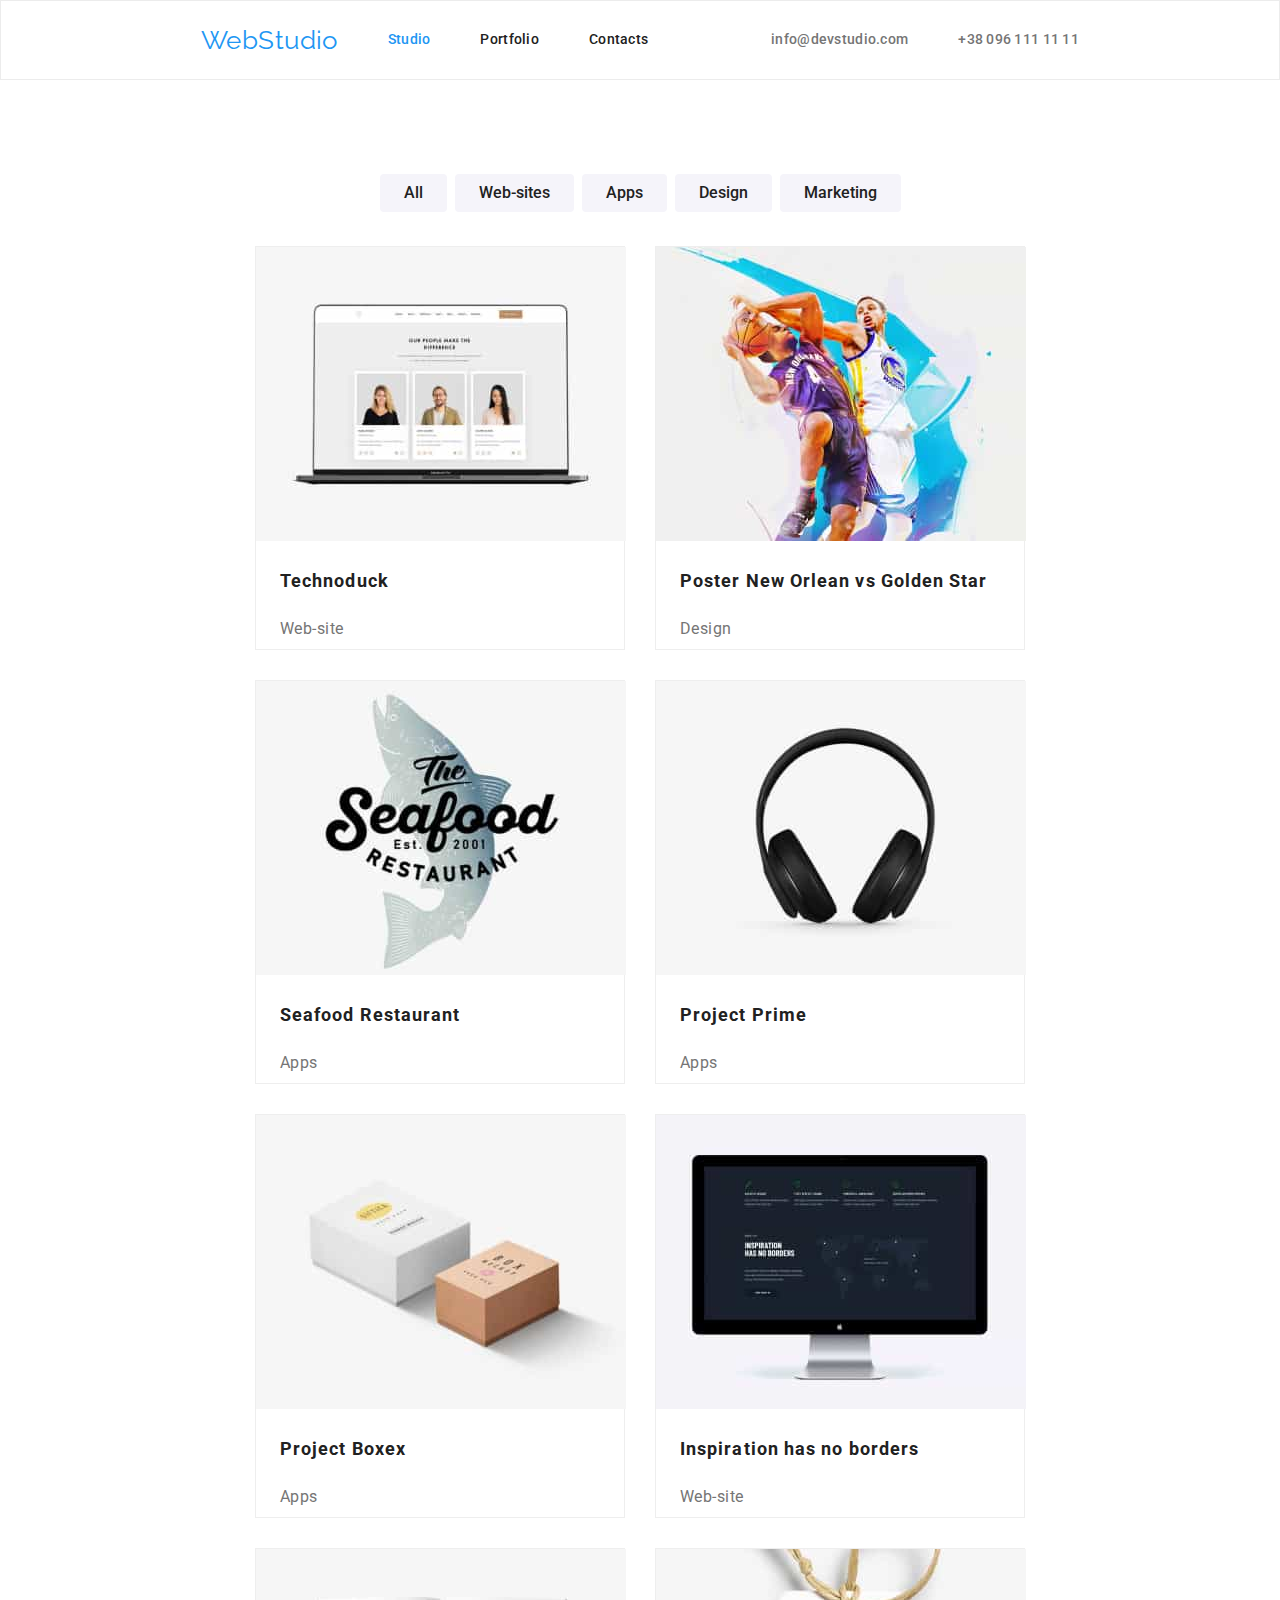
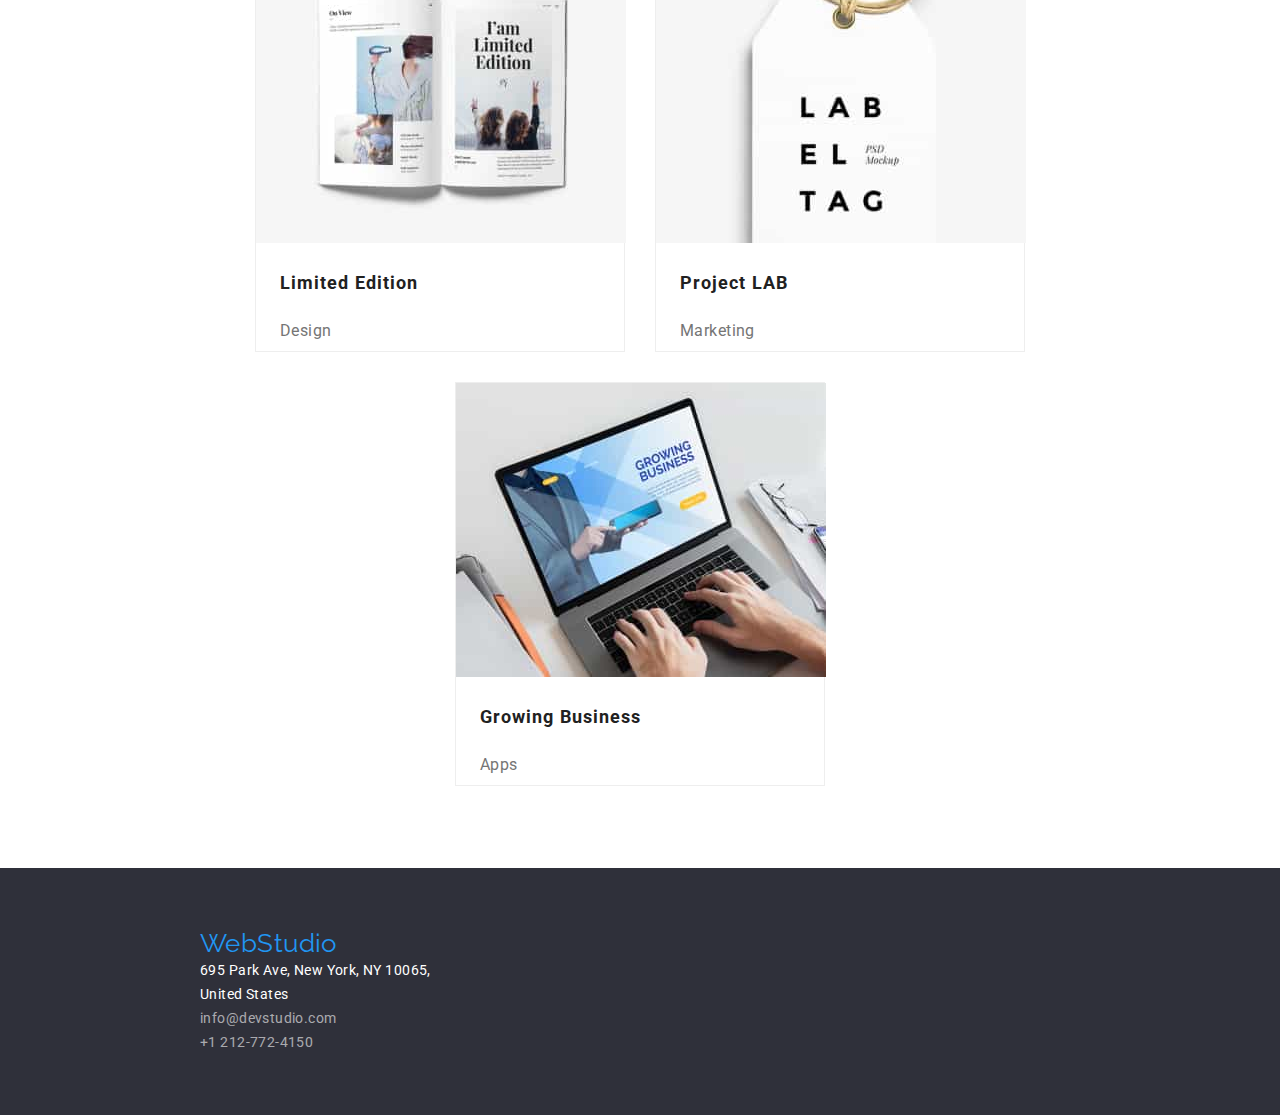
==== portafolio.html @ e6a5b707 "fist code HM 4" ====
<!DOCTYPE html>
<html lang="en">
  <head>
    <meta charset="UTF-8" />
    <meta http-equiv="X-UA-Compatible" content="IE=edge" />
    <meta name="viewport" content="width=device-width, initial-scale=1.0" />
    <title>Portfolio</title>
    <link rel="stylesheet" href="normalize.css" />
    <link rel="stylesheet" href="./css/styles.css" />
    <link rel="preconnect" href="https://fonts.googleapis.com" />
    <link rel="preconnect" href="https://fonts.gstatic.com" crossorigin />
    <link
      href="https://fonts.googleapis.com/css2?family=Raleway:wght@700&family=Roboto:wght@400;500;700;900&display=swap"
      rel="stylesheet"
    />
  </head>
  <body>
    <!--Seccion nav menu-->
    <div class="container">
      <header>
        <nav>
          <div class="header-nav">
            <a class="logo" href="./index.html">WebStudio</a>
            <a style="color: #2196f3" class="link-nav" href="./index.html"
              >Studio</a
            >
            <a class="link-nav" href="./portafolio.html">Portfolio</a>
            <a class="link-nav" href="#">Contacts</a>
          </div>
        </nav>
        <div class="header-nav">
          <a class="link-nav contact-nav" href="mailto:info@devstudio.com"
            >info@devstudio.com</a
          >
          <a class="link-nav contact-nav" href="tel:++380961111111"
            >+38 096 111 11 11</a
          >
        </div>
      </header>
    </div>
    <main>
      <!--Section 1 buttons-->
      <section class="section-projects">
        <div class="section-project-buttons">
          <button class="project-buttons" type="button">All</button>
          <button class="project-buttons" type="button">Web-sites</button>
          <button class="project-buttons" type="button">Apps</button>
          <button class="project-buttons" type="button">Design</button>
          <button class="project-buttons" type="button">Marketing</button>
        </div>
      </section>
      <!--Section 2 main contect-->
      <section class="project-cards-section">
        <div class="project-cards">
          <div class="projects">
            <a href="#"
              ><img
                src="images/image8.jpg"
                alt="Laptop with photos"
                height="294"
                width="370"
            /></a>
            <h2 class="project-name">Technoduck</h2>
            <p class="project-description">Web-site</p>
          </div>
          <div class="projects">
            <a href="#"
              ><img
                src="images/image9.jpg"
                alt="Basketball players"
                height="294"
                width="370"
            /></a>
            <h2 class="project-name">Poster New Orlean vs Golden Star</h2>
            <p class="project-description">Design</p>
          </div>
          <div class="projects">
            <a href="#"
              ><img
                src="images/image10.jpg"
                alt="Restaurant logo"
                height="294"
                width="370"
            /></a>
            <h2 class="project-name">Seafood Restaurant</h2>
            <p class="project-description">Apps</p>
          </div>
          <div class="projects">
            <a href="#"
              ><img
                src="images/image11.jpg"
                alt="Headphones"
                height="294"
                width="370"
            /></a>
            <h2 class="project-name">Project Prime</h2>
            <p class="project-description">Apps</p>
          </div>
          <div class="projects">
            <a href="#"
              ><img
                src="images/image12.jpg"
                alt="Boxes"
                height="294"
                width="370"
            /></a>
            <h2 class="project-name">Project Boxex</h2>
            <p class="project-description">Apps</p>
          </div>
          <div class="projects">
            <a href="#"
              ><img
                src="images/image13.jpg"
                alt="Desktop computer"
                height="294"
                width="370"
            /></a>
            <h2 class="project-name">Inspiration has no borders</h2>
            <p class="project-description">Web-site</p>
          </div>
          <div class="projects">
            <a href="#"
              ><img
                src="images/image14.jpg"
                alt="Magazine"
                height="294"
                width="370"
            /></a>
            <h2 class="project-name">Limited Edition</h2>
            <p class="project-description">Design</p>
          </div>
          <div class="projects">
            <a href="#"
              ><img
                src="images/image15.jpg"
                alt="Business Tag"
                height="294"
                width="370"
            /></a>
            <h2 class="project-name">Project LAB</h2>
            <p class="project-description">Marketing</p>
          </div>
          <div class="projects">
            <a href="#"
              ><img
                src="images/image16.jpg"
                alt="Man writting on a laptop"
                height="294"
                width="370"
            /></a>
            <h2 class="project-name">Growing Business</h2>
            <p class="project-description">Apps</p>
          </div>
        </div>
      </section>
    </main>
    <footer class="footer">
      <a class="logo" href="#">WebStudio</a>
      <address>
        <div>
          <div class="address">
            695 Park Ave, New York, NY 10065, <br />
            United States
          </div>
        </div>
        <div class="footer-contact">
          <div>
            <a class="footer-link" href="mailto:info@devstudio.com"
              >info@devstudio.com</a
            >
          </div>
          <div>
            <a class="footer-link" href="tel:+12127724150">+1 212-772-4150</a>
          </div>
        </div>
      </address>
    </footer>
  </body>
</html>
---- css/styles.css ----
:root {
   --brand-color-text: #757575;
   --brand-color-highlighting: #212121;
   --brand-primary-blue-color: #2196F3;
   --brand-primary-white-color: #E5E5E5;
   --brand-primary-grey-color: #2F303A;  
   --brand-secondary-white-color: #F5F4FA;
   --brand-white-text-color: #ffffff;
}

* {
  box-sizing: border-box;
}


body {
   color: var(--brand-color-text);
   font-family: 'Roboto', sans-serif;
   font-size: 14px;
   letter-spacing: 0.03em;
   line-height: 1.7;
 }

 header {
   background-color: var(--brand-white-text-color);
   align-items: center;
   display: flex;
   justify-content: space-between;
   border: 1px solid #ECECEC;
   width: 100%;
   height: 80px;
   padding: 0px 200px;
 }

 footer {
   background-color: var(--brand-primary-grey-color);
   width: 100%;
   padding: 60px 200px;
 }

 a {
   text-decoration: none;
 }
 

 h1 { 
   color: var(--brand-white-text-color);
   font-weight: 900;
   font-size: 44px;
   line-height: 1.3;
   letter-spacing: 0.06em;
   text-transform: uppercase;
   text-align: center;
   font-family: 'Roboto', sans-serif;
   width: 700px;

 }

 h3 {
   line-height: 1.14;
   color: var(--brand-color-highlighting);
   text-transform: uppercase;
 }

 h4 {
   color: var(--brand-color-highlighting);
   font-weight: 500;
   font-size: 16px;
   line-height: 1.18;
   text-align: center;
 }

 section {
   padding-top: 94px;
   padding-bottom: 94px;

 }
 
 .container {
   width: 100%;
   
   
 }

 /*nav menu*/

.header-nav {
   display: flex;
   align-items: center;
   gap: 50px; 
}

.footer .logo,
.header-nav .logo {
   font-family: 'Raleway';
   font-size: 26px;
   color: var(--brand-primary-blue-color);
   line-height: 1.19;
}


.link-nav {
   font-weight: 500;
   color: var(--brand-color-highlighting);
   letter-spacing: 0.02em;
   line-height: 1.14;
}

.link-nav:hover {
   color: var(--brand-primary-blue-color);

}

.contact-nav {
   font-weight: 500;
   color: var(--brand-color-text);
   line-height: 1.14;
   letter-spacing: 0.02em;
}

.icon {
   width: 16px;
   height: 12px;
   stroke: var(--brand-color-text);
}

.icon:hover {
   stroke: var(--brand-primary-blue-color);
}

/*hero*/
.top-banner { 
    display: flex;
    flex-direction: column;
    justify-content: center;
    align-items: center;
    background-color: var(--brand-primary-grey-color);
    width: 100%;
    height: 600px;
    left: 0px;
    top: 80px;
    background-image: linear-gradient(
    to right, 
    rgba(47, 48, 58, 0.4), 
    rgba(47, 48, 58, 0.4)),
    url(/images/imagen17.jpg);
    background-color: #c4c4c4;
    background-size: cover;
    }
    
.main-button {
   color: var(--brand-white-text-color);
   font-size: 16px;
   line-height: 1.8;
   text-align: center;
   letter-spacing: 0.06em;
   background-color: var(--brand-primary-blue-color);
   border: none;
   width: 200px;
   height: 50px;
   background: #188CE8;
   box-shadow: 0px 4px 4px rgba(0, 0, 0, 0.15);
   border-radius: 4px;
   cursor: pointer;
    
}

.main-button:hover {
   background: #2196F3;
   box-shadow: 0px 4px 4px rgba(0, 0, 0, 0.15);
   border-radius: 4px; 
}

/*section about*/
.section-about {
   width: 100%;
   padding: 95px 200px;
}


.display-about {
   display: flex;
   justify-content: space-between;
   gap: 30px;
}


.icon-container {
   display: flex;
   align-items: center;
   justify-content: center;
   flex-direction:row;
   background: #F5F4FA;
   
   height: 120px;

}

.icon-about {
   width: 70px;
   height: 70px;

}

/*3 images -what we do section*/

.images-section {
   width: 100%;
   padding: 0px 200px 94px 200px;

}

.what-we-do {
   align-items: center;
   gap: 50px; 

}

.display-images {
    display:flex;
    justify-content:center;
    gap: 24px;
    }



.image-decoration {
   display: flex;
}

.text-container {
   background: rgba(47, 48, 58, 0.8);
   width: 373px;
   height: 70px;
   margin-top: 253px;
   position: absolute;

}

.text-image {
   color: var(--brand-white-text-color);
   font-size: 14px;
   line-height: 1.1;
   text-align: center;
   text-transform: uppercase;
   padding-top: 16px;

}

.main-tittles {
   font-size: 36px;
   line-height: 1.17;
   color: var(--brand-color-highlighting);
   text-align: center;
}

/*our team section*/

.section-our-team {
   background-color: var(--brand-secondary-white-color);
   width: 100%;
   padding: 94px 200px
   
}

.team-cards {
   display: flex;
   justify-content: center;
   gap: 30px;

}

.team-photos {
   background-color: var(--brand-white-text-color);
   width: 270px;
   height: 368px;
   box-shadow: 0px 1px 3px rgba(0, 0, 0, 0.12), 0px 1px 1px rgba(0, 0, 0, 0.14), 0px 2px 1px rgba(0, 0, 0, 0.2);
   border-radius: 0px 0px 4px 4px;

}

.job-tittle { 
   font-size: 16px;
   line-height: 1.18;
   text-align: center;
}

/*footer*/

.address {
   font-style: normal;
   color: var(--brand-white-text-color);
}

.footer-link  {
    color: rgba(255, 255, 255, 0.6);   
}

.footer-link:hover {
   color: var(--brand-primary-blue-color);

}

.footer-contact  {
   color: rgba(255, 255, 255, 0.6);
   font-style: normal;

}

/*-------------------------------------------------------------------------------------------------------*/


/*Portfolio page*/

/*buttons*/
.section-projects {
   width: 100%;
   padding: 94px 200px 34px 200px;

}

.section-project-buttons {
   display: flex;
   justify-content: center;
   gap: 8px;
}

.project-buttons {
   font-weight: 500;
   font-size: 16px;
   line-height: 1.6;
   text-align: center;
   color: var(--brand-color-highlighting);
   background-color: var(--brand-secondary-white-color);
   border-radius: 4px;
   border: none;
   cursor: pointer;
   padding: 6px 24px; 

}

.project-buttons:hover {
   background-color: var(--brand-primary-blue-color);
   box-shadow: 0px 3px 1px rgba(0, 0, 0, 0.1), 0px 1px 2px rgba(0, 0, 0, 0.08), 0px 2px 2px rgba(0, 0, 0, 0.12);
   border-radius: 4px;
   color: var(--brand-white-text-color);
   font-weight: 500;
   font-size: 16px;
   text-align: center;
   line-height: 1.6;

}


/* container bg cards*/
.project-cards-section {
   width: 100%;
   padding: 0px 200px 82px 200px;
}

.project-cards {
   display: flex;
   justify-content: center;
   flex-wrap: wrap;
   gap: 30px;

}
.projects {
   background: #FFFFFF;
   border: 1px solid #EEEEEE;
   width: 370px;
   height: 404px;
   left: 215px;
   top: 262px;
   cursor: pointer;
}

.projects:hover {
   background: #FFFFFF;
   border: 1px solid #EEEEEE;
   box-shadow: 0px 1px 1px rgba(0, 0, 0, 0.12), 0px 4px 4px rgba(0, 0, 0, 0.06), 1px 4px 6px rgba(0, 0, 0, 0.16);
}

.project-name {
   font-size: 18px;
   line-height: 2;
   color: var(--brand-color-highlighting);
   letter-spacing: 0.06em;
   padding-left: 24px;
}

.project-description {
   font-size: 16px;
   line-height: 1.8;
   padding-left: 24px;
   
}
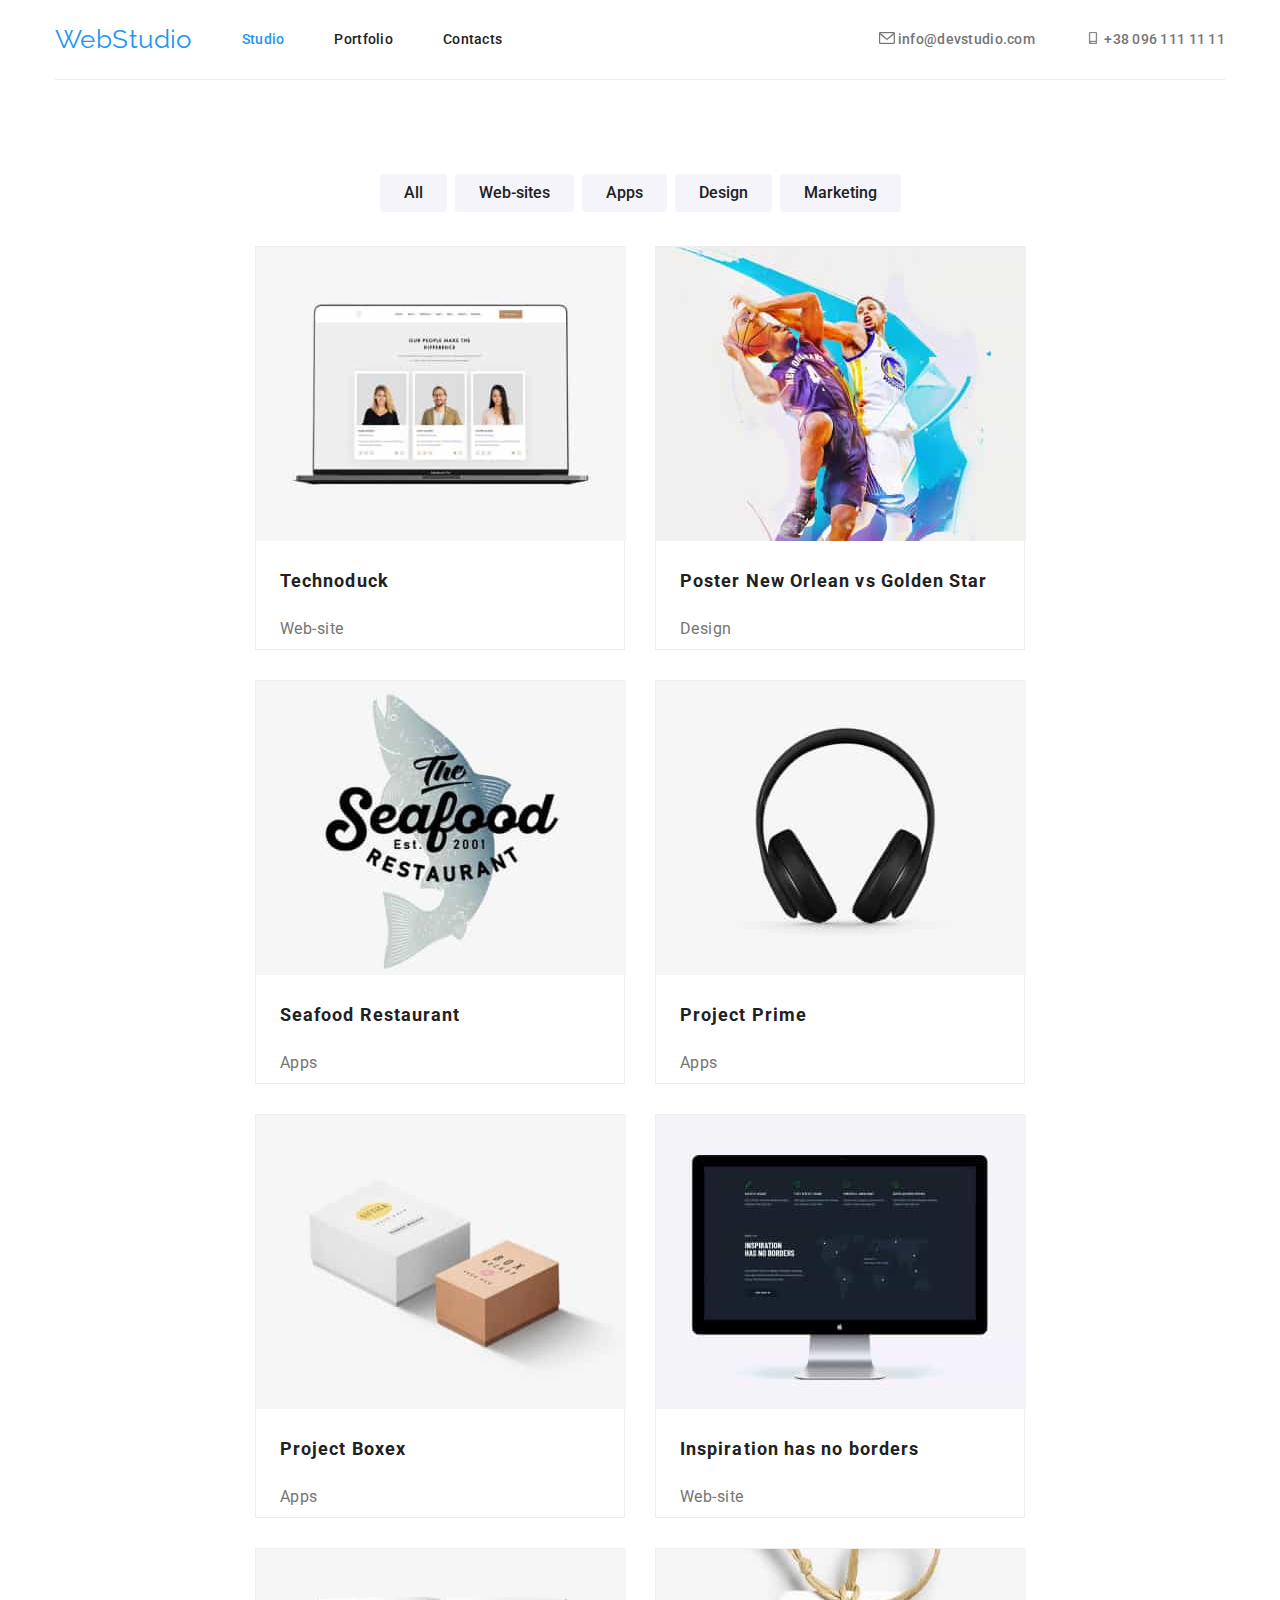
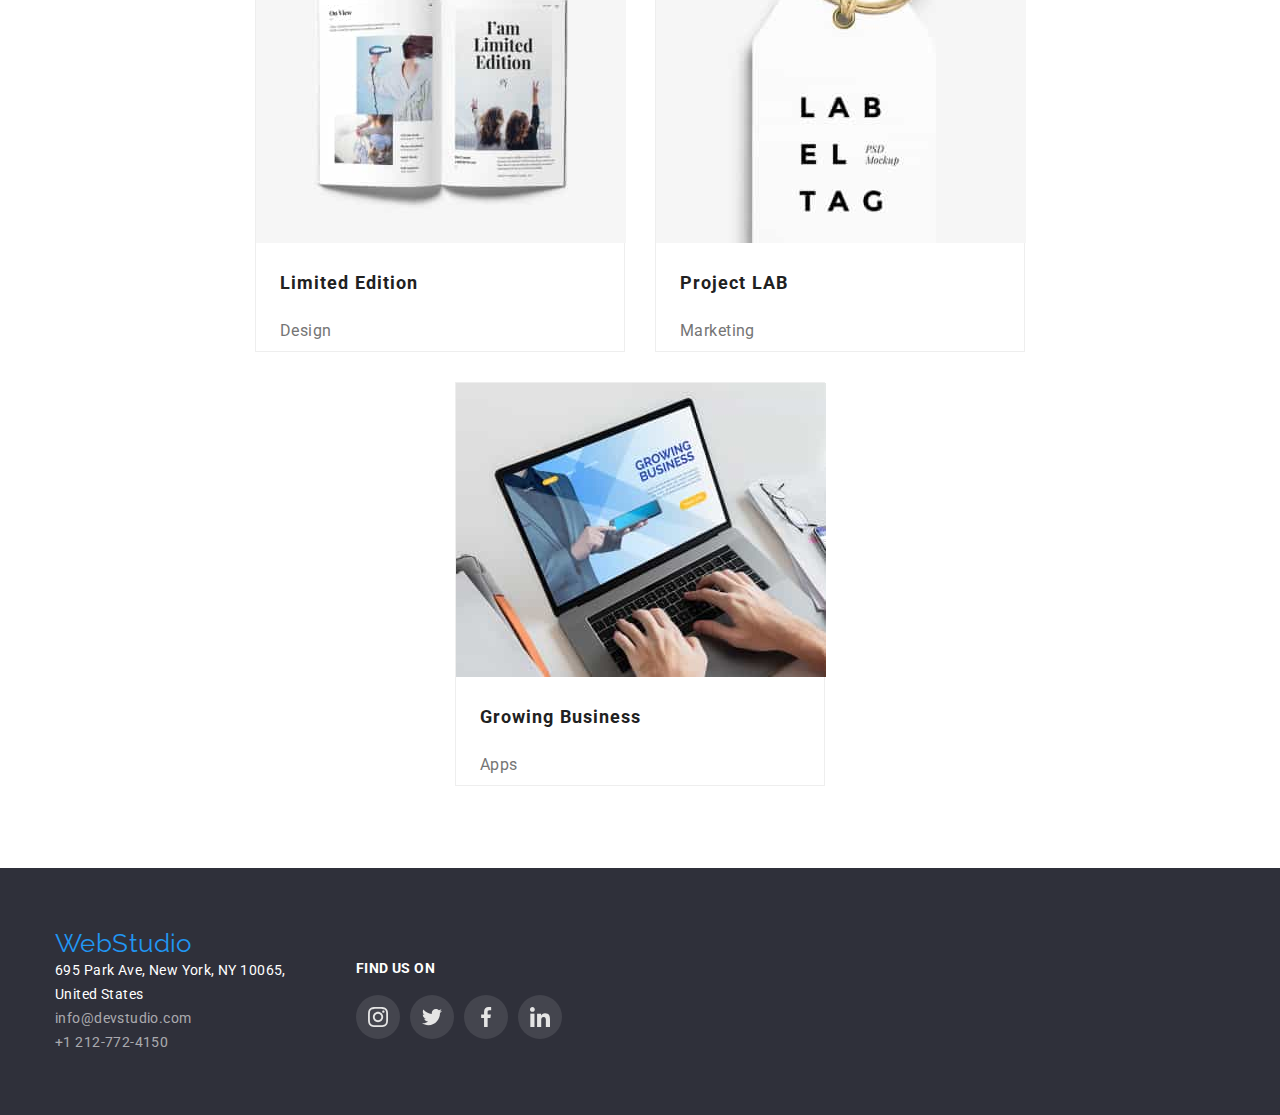
==== commit ccf3e219: "Made some margin changes" ====
--- a/portafolio.html
+++ b/portafolio.html
@@ -15,9 +15,11 @@
     />
   </head>
   <body>
+  
     <!--Seccion nav menu-->
-    <div class="container">
-      <header>
+    <header>
+        <div class="container">
+        <div class="header-content">
         <nav>
           <div class="header-nav">
             <a class="logo" href="./index.html">WebStudio</a>
@@ -30,14 +32,23 @@
         </nav>
         <div class="header-nav">
           <a class="link-nav contact-nav" href="mailto:info@devstudio.com"
-            >info@devstudio.com</a
+            ><svg class="icon">
+              <use href="./images/icons.svg#icon-sobre"></use>
+            </svg>
+            info@devstudio.com</a
           >
           <a class="link-nav contact-nav" href="tel:++380961111111"
-            >+38 096 111 11 11</a
+            ><svg class="icon">
+              <use href="./images/icons.svg#icon-telfono-inteligente"></use>
+            </svg>
+            +38 096 111 11 11</a
           >
         </div>
+        </div>
+      </div>
       </header>
-    </div>
+
+
     <main>
       <!--Section 1 buttons-->
       <section class="section-projects">
@@ -49,6 +60,8 @@
           <button class="project-buttons" type="button">Marketing</button>
         </div>
       </section>
+
+
       <!--Section 2 main contect-->
       <section class="project-cards-section">
         <div class="project-cards">
@@ -154,26 +167,65 @@
         </div>
       </section>
     </main>
-    <footer class="footer">
-      <a class="logo" href="#">WebStudio</a>
-      <address>
+
+    
+    <!--footer-->
+      
+      <footer class="footer">
+        <div class="container">
+      <div class="footer-container">
+        <address>
+          <a class="logo logo-footer" href="#">WebStudio</a>
+          <div>
+            <div class="address">
+              695 Park Ave, New York, NY 10065, <br />
+              United States
+            </div>
+          </div>
+          <div class="footer-contact">
+            <div>
+              <a class="footer-link" href="mailto:info@devstudio.com"
+                >info@devstudio.com</a
+              >
+            </div>
+            <div>
+              <a class="footer-link" href="tel:+12127724150">+1 212-772-4150</a>
+            </div>
+          </div>
+        </address>
+
+<!--footer icons-->
         <div>
-          <div class="address">
-            695 Park Ave, New York, NY 10065, <br />
-            United States
-          </div>
-        </div>
-        <div class="footer-contact">
-          <div>
-            <a class="footer-link" href="mailto:info@devstudio.com"
-              >info@devstudio.com</a
-            >
-          </div>
-          <div>
-            <a class="footer-link" href="tel:+12127724150">+1 212-772-4150</a>
-          </div>
-        </div>
-      </address>
-    </footer>
+            <p class="find-text"><strong>FIND US ON</strong></p>
+          <div class="find-icon-container">
+            <a class="find-icon-link" href="#">
+            <svg class="find-icon">
+              <use href="./images/icons.svg#icon-instagram">
+              </use>
+            </svg>
+            </a>
+            <a class="find-icon-link" href="#">
+            <svg class="find-icon">
+              <use href="./images/icons.svg#icon-twitter">
+              </use>
+            </svg>
+            </a>
+            <a class="find-icon-link" href="#">
+              <svg class="find-icon">
+                <use href="./images/icons.svg#icon-facebook">
+                </use>
+              </svg>
+            </a>
+             <a class="find-icon-link" href="#">
+              <svg class="find-icon">
+                <use href="./images/icons.svg#icon-linkedin">
+                </use>
+              </svg>
+            </a>
+           </div>
+        </div>
+        </div>
+        </div>
+      </footer>
   </body>
 </html>--- a/css/styles.css
+++ b/css/styles.css
@@ -6,6 +6,7 @@
    --brand-primary-grey-color: #2F303A;  
    --brand-secondary-white-color: #F5F4FA;
    --brand-white-text-color: #ffffff;
+   --icons-grey: #AFB1B8;
 }
 
 * {
@@ -22,20 +23,12 @@
  }
 
  header {
-   background-color: var(--brand-white-text-color);
-   align-items: center;
-   display: flex;
-   justify-content: space-between;
-   border: 1px solid #ECECEC;
    width: 100%;
-   height: 80px;
-   padding: 0px 200px;
  }
 
  footer {
    background-color: var(--brand-primary-grey-color);
-   width: 100%;
-   padding: 60px 200px;
+   padding: 60px 0px;
  }
 
  a {
@@ -77,12 +70,27 @@
  }
  
  .container {
-   width: 100%;
+   max-width: 1200px;
+   padding: 0px 15px;
+   margin: 0px auto;
    
    
  }
 
  /*nav menu*/
+
+ .header-content {
+   background-color: var(--brand-white-text-color);
+   display: flex;
+   align-items: center;
+   
+   border-bottom: 1px solid #ECECEC;
+   height: 80px;
+   justify-content: space-between;
+   max-width: 1200px;
+   /* padding: 0px 200px; */
+
+ }
 
 .header-nav {
    display: flex;
@@ -106,6 +114,8 @@
    line-height: 1.14;
 }
 
+
+.link-nav:focus,
 .link-nav:hover {
    color: var(--brand-primary-blue-color);
 
@@ -118,12 +128,15 @@
    letter-spacing: 0.02em;
 }
 
+
 .icon {
    width: 16px;
    height: 12px;
    stroke: var(--brand-color-text);
 }
 
+
+.icon:focus,
 .icon:hover {
    stroke: var(--brand-primary-blue-color);
 }
@@ -135,17 +148,14 @@
     justify-content: center;
     align-items: center;
     background-color: var(--brand-primary-grey-color);
-    width: 100%;
     height: 600px;
-    left: 0px;
-    top: 80px;
+    
     background-image: linear-gradient(
     to right, 
     rgba(47, 48, 58, 0.4), 
     rgba(47, 48, 58, 0.4)),
-    url(/images/imagen17.jpg);
+    url(../images/imagen17.jpg);
     background-color: #c4c4c4;
-    background-size: cover;
     }
     
 .main-button {
@@ -164,24 +174,31 @@
    cursor: pointer;
     
 }
-
-.main-button:hover {
+.main-button:focus,
+.main-button:hover  {
    background: #2196F3;
    box-shadow: 0px 4px 4px rgba(0, 0, 0, 0.15);
    border-radius: 4px; 
 }
 
+
+
 /*section about*/
+
 .section-about {
-   width: 100%;
-   padding: 95px 200px;
+   padding-top: 94px;
 }
 
 
 .display-about {
    display: flex;
-   justify-content: space-between;
+   justify-content: center;
    gap: 30px;
+}
+
+.display-card {
+   width: 270px;
+
 }
 
 
@@ -191,7 +208,7 @@
    justify-content: center;
    flex-direction:row;
    background: #F5F4FA;
-   
+   width: 270px;
    height: 120px;
 
 }
@@ -254,12 +271,12 @@
    text-align: center;
 }
 
-/*our team section*/
+/*Seccion 4 our team*/
 
 .section-our-team {
    background-color: var(--brand-secondary-white-color);
    width: 100%;
-   padding: 94px 200px
+   padding: 94px 200px;
    
 }
 
@@ -273,7 +290,7 @@
 .team-photos {
    background-color: var(--brand-white-text-color);
    width: 270px;
-   height: 368px;
+   height: 428px;
    box-shadow: 0px 1px 3px rgba(0, 0, 0, 0.12), 0px 1px 1px rgba(0, 0, 0, 0.14), 0px 2px 1px rgba(0, 0, 0, 0.2);
    border-radius: 0px 0px 4px 4px;
 
@@ -285,17 +302,119 @@
    text-align: center;
 }
 
+.team-icon-container {
+   display: flex;
+   justify-content: center;
+   padding-bottom: 30px;
+   gap: 10px;
+
+}
+
+.team-icon-link {
+   display: flex;
+   align-items: center;
+   justify-content: center;
+   border-radius: 25px;
+   height: 44px;
+   width: 44px;
+   outline: none;  
+}
+
+.team-icon-link:focus,
+.team-icon-link:hover {
+   background: var(--brand-primary-blue-color);
+}
+
+
+.team-icons {
+   width: 20px;
+   height: 20px;
+   fill: #AFB1B8;
+   }
+
+
+.team-icons:focus,
+.team-icons:hover {
+   fill: var(--brand-primary-white-color);
+
+}
+   
+
+
+/*Falta poner el hover de team icons*/
+
+
+
+/*section regular customers*/
+
+.cus-section {
+   width: 100%;
+
+}
+.cus-icons {
+   display: flex;
+   justify-content: center;
+   align-items: center;
+   gap: 30px;
+   
+
+}
+
+.cus-icons-container {
+   display: flex;
+   align-items: center;
+   justify-content: center;
+   width: 170px;
+   height: 81px;
+   border: 1px solid #AFB1B8;
+   border-radius: 4px;
+}
+
+.cus-icons-container:focus,
+.cus-icons-container:hover {
+   border: 1px solid var(--brand-primary-blue-color);
+
+}
+
+ .icons {
+   fill: #AFB1B8;
+   width: 106px;
+   height: 53px;
+}
+
+.icons:focus,
+.icons:hover {
+   fill: var(--brand-primary-blue-color);
+}
+
+
+
+
+
 /*footer*/
+
+.footer-container  {
+display: flex;
+align-items:center;
+justify-content: flex-start;
+gap: 70px;
+
+}
 
 .address {
    font-style: normal;
    color: var(--brand-white-text-color);
 }
 
+.logo-footer {
+   font-style: normal;
+}
+
 .footer-link  {
     color: rgba(255, 255, 255, 0.6);   
 }
 
+.footer-link:focus,
 .footer-link:hover {
    color: var(--brand-primary-blue-color);
 
@@ -304,8 +423,68 @@
 .footer-contact  {
    color: rgba(255, 255, 255, 0.6);
    font-style: normal;
-
-}
+   
+}
+
+
+
+/*footer icons*/
+
+
+.find-text {
+   color: var(--brand-white-text-color);
+   text-transform: uppercase;
+}
+
+
+.find-icon-container  {
+   display: flex;
+   align-items: center;
+   justify-content: center;
+   gap: 10px;
+
+}
+
+
+.find-icon-link {
+   display: flex;
+   align-items: center;
+   justify-content: center;
+   border-radius: 25px;
+   height: 44px;
+   width: 44px;
+   outline: none;
+   background: rgba(255, 255, 255, 0.1);
+   
+}
+
+.find-icon-link:focus,
+.find-icon-link:hover {
+   background-color:var(--brand-primary-blue-color);
+}
+
+
+.find-icon {
+    width: 20px;
+    height: 20px;
+    fill: var(--brand-primary-white-color);
+}
+
+
+
+
+
+
+
+
+
+
+
+
+
+
+
+
 
 /*-------------------------------------------------------------------------------------------------------*/
 
@@ -375,6 +554,8 @@
    cursor: pointer;
 }
 
+
+.projects:focus,
 .projects:hover {
    background: #FFFFFF;
    border: 1px solid #EEEEEE;
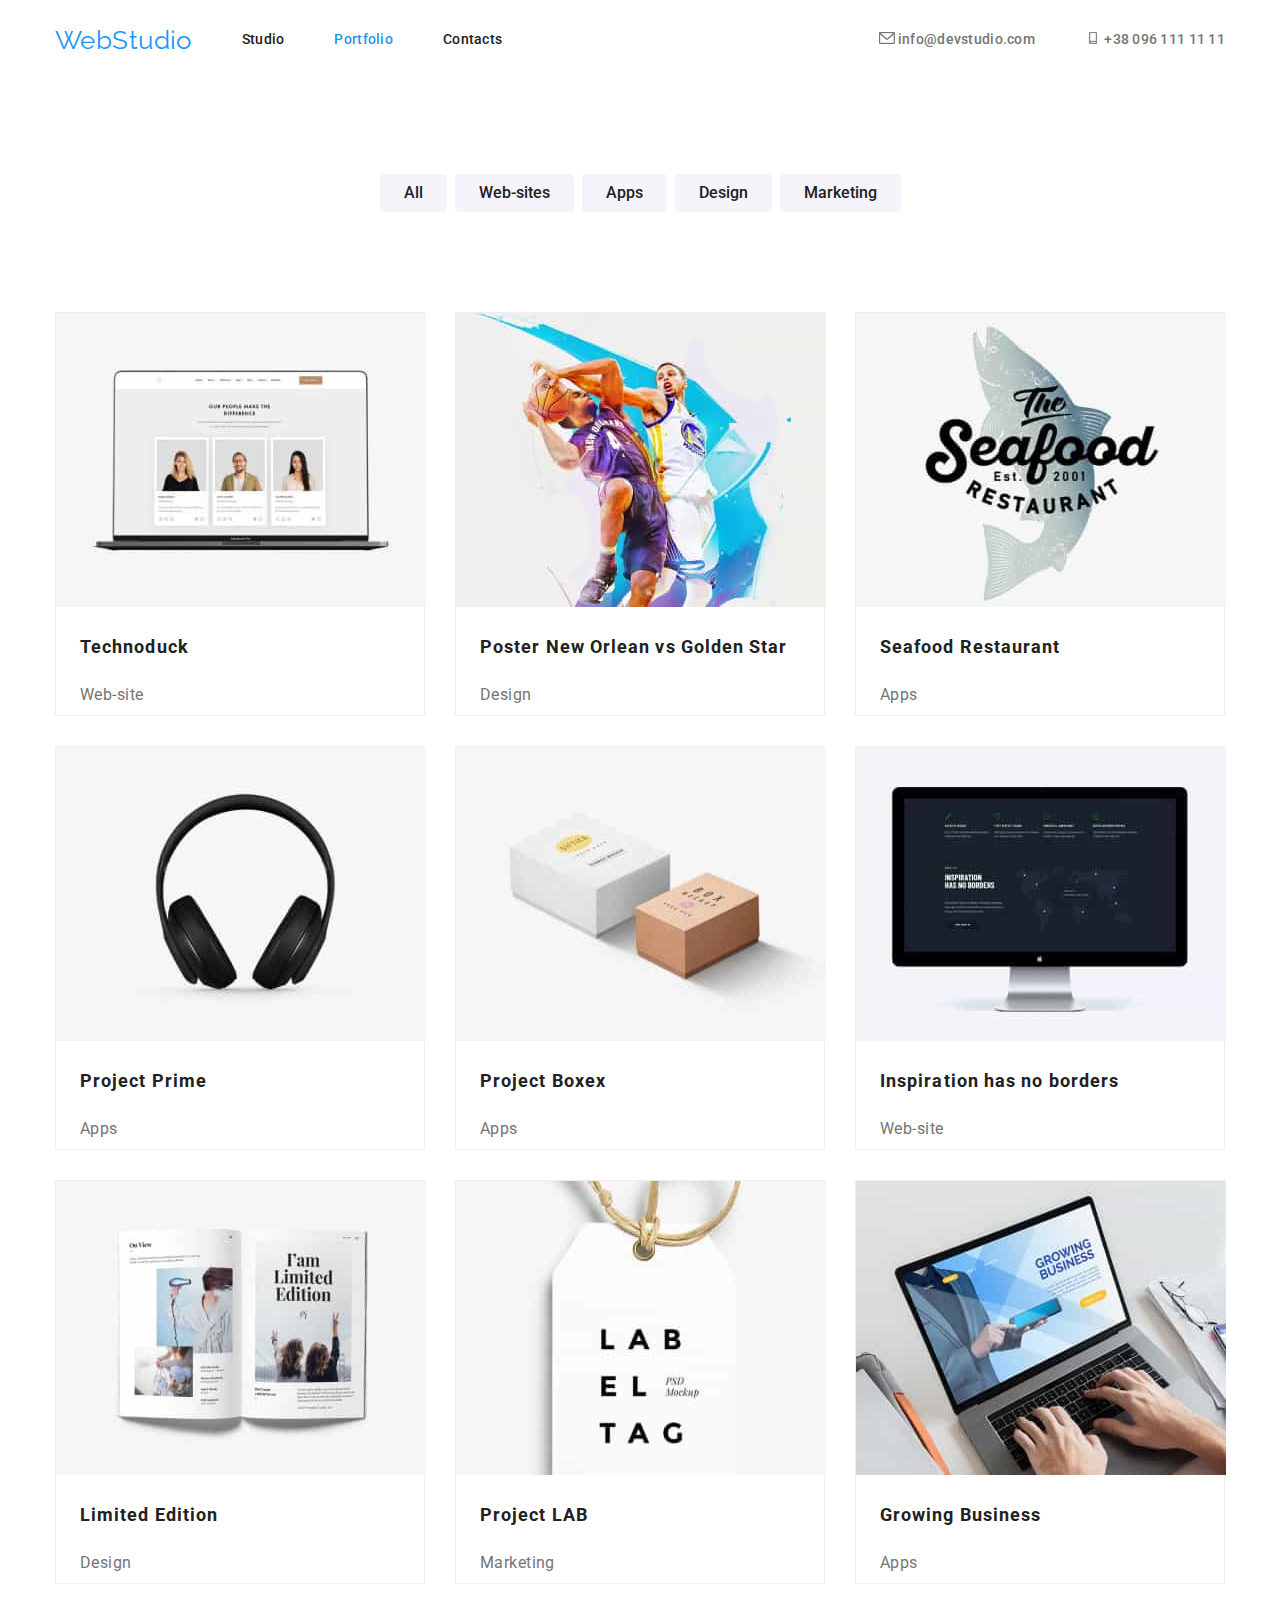
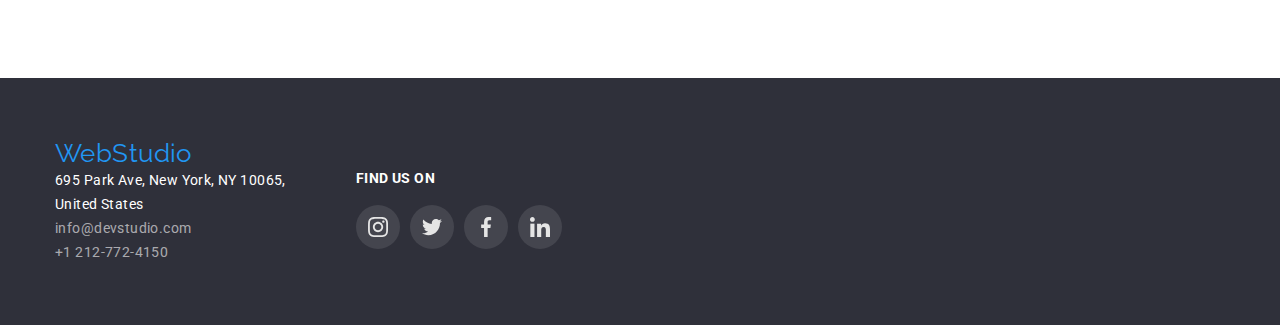
==== commit 1960fcb7: "Corrections" ====
--- a/portafolio.html
+++ b/portafolio.html
@@ -23,10 +23,10 @@
         <nav>
           <div class="header-nav">
             <a class="logo" href="./index.html">WebStudio</a>
-            <a style="color: #2196f3" class="link-nav" href="./index.html"
+            <a class="link-nav" href="./index.html"
               >Studio</a
             >
-            <a class="link-nav" href="./portafolio.html">Portfolio</a>
+            <a style="color: #2196f3" class="link-nav" href="./portafolio.html">Portfolio</a>
             <a class="link-nav" href="#">Contacts</a>
           </div>
         </nav>
--- a/css/styles.css
+++ b/css/styles.css
@@ -84,7 +84,7 @@
    display: flex;
    align-items: center;
    
-   border-bottom: 1px solid #ECECEC;
+   /* border-bottom: 1px solid #ECECEC; */
    height: 80px;
    justify-content: space-between;
    max-width: 1200px;
@@ -335,7 +335,7 @@
 
 .team-icons:focus,
 .team-icons:hover {
-   fill: var(--brand-primary-white-color);
+   fill: #ffffff;
 
 }
    
@@ -494,7 +494,9 @@
 /*buttons*/
 .section-projects {
    width: 100%;
-   padding: 94px 200px 34px 200px;
+   padding-top: 94px;
+   padding-bottom: 50px;
+   /* padding: 94px 200px 34px 200px; */
 
 }
 
@@ -518,6 +520,8 @@
 
 }
 
+
+.project-buttons:focus,
 .project-buttons:hover {
    background-color: var(--brand-primary-blue-color);
    box-shadow: 0px 3px 1px rgba(0, 0, 0, 0.1), 0px 1px 2px rgba(0, 0, 0, 0.08), 0px 2px 2px rgba(0, 0, 0, 0.12);
@@ -534,7 +538,8 @@
 /* container bg cards*/
 .project-cards-section {
    width: 100%;
-   padding: 0px 200px 82px 200px;
+   padding-top: 50px;
+   /* padding: 0px 200px 82px 200px; */
 }
 
 .project-cards {
